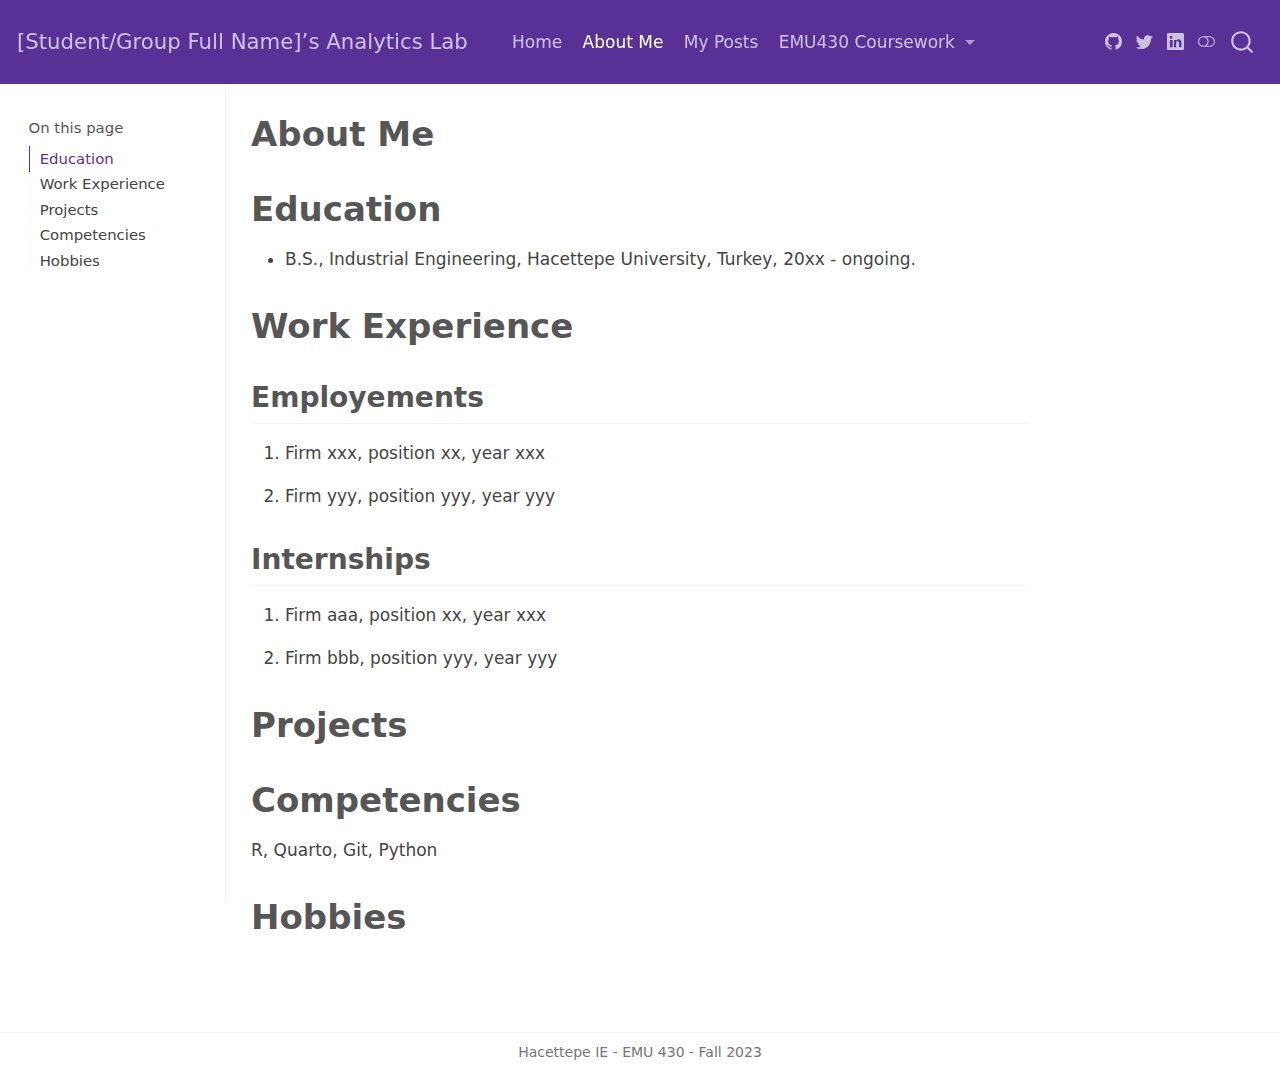
==== docs/about.html @ 071ff5b5 "Initial commit" ====
<!DOCTYPE html>
<html xmlns="http://www.w3.org/1999/xhtml" lang="en" xml:lang="en"><head>

<meta charset="utf-8">
<meta name="generator" content="quarto-1.3.450">

<meta name="viewport" content="width=device-width, initial-scale=1.0, user-scalable=yes">


<title>[Student/Group Full Name]’s Analytics Lab - About Me</title>
<style>
code{white-space: pre-wrap;}
span.smallcaps{font-variant: small-caps;}
div.columns{display: flex; gap: min(4vw, 1.5em);}
div.column{flex: auto; overflow-x: auto;}
div.hanging-indent{margin-left: 1.5em; text-indent: -1.5em;}
ul.task-list{list-style: none;}
ul.task-list li input[type="checkbox"] {
  width: 0.8em;
  margin: 0 0.8em 0.2em -1em; /* quarto-specific, see https://github.com/quarto-dev/quarto-cli/issues/4556 */ 
  vertical-align: middle;
}
</style>


<script src="site_libs/quarto-nav/quarto-nav.js"></script>
<script src="site_libs/quarto-nav/headroom.min.js"></script>
<script src="site_libs/clipboard/clipboard.min.js"></script>
<script src="site_libs/quarto-search/autocomplete.umd.js"></script>
<script src="site_libs/quarto-search/fuse.min.js"></script>
<script src="site_libs/quarto-search/quarto-search.js"></script>
<meta name="quarto:offset" content="./">
<script src="site_libs/quarto-html/quarto.js"></script>
<script src="site_libs/quarto-html/popper.min.js"></script>
<script src="site_libs/quarto-html/tippy.umd.min.js"></script>
<script src="site_libs/quarto-html/anchor.min.js"></script>
<link href="site_libs/quarto-html/tippy.css" rel="stylesheet">
<link href="site_libs/quarto-html/quarto-syntax-highlighting.css" rel="stylesheet" class="quarto-color-scheme" id="quarto-text-highlighting-styles">
<link href="site_libs/quarto-html/quarto-syntax-highlighting-dark.css" rel="prefetch" class="quarto-color-scheme quarto-color-alternate" id="quarto-text-highlighting-styles">
<script src="site_libs/bootstrap/bootstrap.min.js"></script>
<link href="site_libs/bootstrap/bootstrap-icons.css" rel="stylesheet">
<link href="site_libs/bootstrap/bootstrap.min.css" rel="stylesheet" class="quarto-color-scheme" id="quarto-bootstrap" data-mode="light">
<link href="site_libs/bootstrap/bootstrap-dark.min.css" rel="prefetch" class="quarto-color-scheme quarto-color-alternate" id="quarto-bootstrap" data-mode="dark">
<script id="quarto-search-options" type="application/json">{
  "location": "navbar",
  "copy-button": false,
  "collapse-after": 3,
  "panel-placement": "end",
  "type": "overlay",
  "limit": 20,
  "language": {
    "search-no-results-text": "No results",
    "search-matching-documents-text": "matching documents",
    "search-copy-link-title": "Copy link to search",
    "search-hide-matches-text": "Hide additional matches",
    "search-more-match-text": "more match in this document",
    "search-more-matches-text": "more matches in this document",
    "search-clear-button-title": "Clear",
    "search-detached-cancel-button-title": "Cancel",
    "search-submit-button-title": "Submit",
    "search-label": "Search"
  }
}</script>


<link rel="stylesheet" href="styles.css">
</head>

<body class="docked nav-fixed">

<div id="quarto-search-results"></div>
  <header id="quarto-header" class="headroom fixed-top">
    <nav class="navbar navbar-expand-lg navbar-dark ">
      <div class="navbar-container container-fluid">
      <div class="navbar-brand-container">
    <a class="navbar-brand" href="./index.html">
    <span class="navbar-title">[Student/Group Full Name]’s Analytics Lab</span>
    </a>
  </div>
            <div id="quarto-search" class="" title="Search"></div>
          <button class="navbar-toggler" type="button" data-bs-toggle="collapse" data-bs-target="#navbarCollapse" aria-controls="navbarCollapse" aria-expanded="false" aria-label="Toggle navigation" onclick="if (window.quartoToggleHeadroom) { window.quartoToggleHeadroom(); }">
  <span class="navbar-toggler-icon"></span>
</button>
          <div class="collapse navbar-collapse" id="navbarCollapse">
            <ul class="navbar-nav navbar-nav-scroll me-auto">
  <li class="nav-item">
    <a class="nav-link" href="./index.html" rel="" target="">
 <span class="menu-text">Home</span></a>
  </li>  
  <li class="nav-item">
    <a class="nav-link active" href="./about.html" rel="" target="" aria-current="page">
 <span class="menu-text">About Me</span></a>
  </li>  
  <li class="nav-item">
    <a class="nav-link" href="./posts.html" rel="" target="">
 <span class="menu-text">My Posts</span></a>
  </li>  
  <li class="nav-item dropdown ">
    <a class="nav-link dropdown-toggle" href="#" id="nav-menu-emu430-coursework" role="button" data-bs-toggle="dropdown" aria-expanded="false" rel="" target="">
 <span class="menu-text">EMU430 Coursework</span>
    </a>
    <ul class="dropdown-menu" aria-labelledby="nav-menu-emu430-coursework">    
        <li>
    <a class="dropdown-item" href="./assignments.html" rel="" target="">
 <span class="dropdown-text">Assignments</span></a>
  </li>  
        <li>
    <a class="dropdown-item" href="./project.html" rel="" target="">
 <span class="dropdown-text">Project</span></a>
  </li>  
    </ul>
  </li>
</ul>
            <div class="quarto-navbar-tools ms-auto tools-wide">
    <a href="https://twitter.com" rel="" title="" class="quarto-navigation-tool px-1" aria-label=""><i class="bi bi-github"></i></a>
    <a href="https://twitter.com" rel="" title="" class="quarto-navigation-tool px-1" aria-label=""><i class="bi bi-twitter"></i></a>
    <a href="https://linkedin.com" rel="" title="" class="quarto-navigation-tool px-1" aria-label=""><i class="bi bi-linkedin"></i></a>
  <a href="" class="quarto-color-scheme-toggle quarto-navigation-tool  px-1" onclick="window.quartoToggleColorScheme(); return false;" title="Toggle dark mode"><i class="bi"></i></a>
</div>
          </div> <!-- /navcollapse -->
      </div> <!-- /container-fluid -->
    </nav>
</header>
<!-- content -->
<div id="quarto-content" class="quarto-container page-columns page-rows-contents page-layout-article page-navbar">
<!-- sidebar -->
  <nav id="quarto-sidebar" class="sidebar collapse collapse-horizontal sidebar-navigation docked overflow-auto">
    <nav id="TOC" role="doc-toc" class="toc-active">
    <h2 id="toc-title">On this page</h2>
   
  <ul>
  <li><a href="#education" id="toc-education" class="nav-link active" data-scroll-target="#education">Education</a></li>
  <li><a href="#work-experience" id="toc-work-experience" class="nav-link" data-scroll-target="#work-experience">Work Experience</a>
  <ul class="collapse">
  <li><a href="#employements" id="toc-employements" class="nav-link" data-scroll-target="#employements">Employements</a></li>
  <li><a href="#internships" id="toc-internships" class="nav-link" data-scroll-target="#internships">Internships</a></li>
  </ul></li>
  <li><a href="#projects" id="toc-projects" class="nav-link" data-scroll-target="#projects">Projects</a></li>
  <li><a href="#competencies" id="toc-competencies" class="nav-link" data-scroll-target="#competencies">Competencies</a></li>
  <li><a href="#hobbies" id="toc-hobbies" class="nav-link" data-scroll-target="#hobbies">Hobbies</a></li>
  </ul>
</nav>
</nav>
<div id="quarto-sidebar-glass" data-bs-toggle="collapse" data-bs-target="#quarto-sidebar,#quarto-sidebar-glass"></div>
<!-- margin-sidebar -->
    <div id="quarto-margin-sidebar" class="sidebar margin-sidebar">
    </div>
<!-- main -->
<main class="content" id="quarto-document-content">

<header id="title-block-header" class="quarto-title-block default">
<div class="quarto-title">
<h1 class="title">About Me</h1>
</div>



<div class="quarto-title-meta">

    
  
    
  </div>
  

</header>

<section id="education" class="level1">
<h1>Education</h1>
<ul>
<li>B.S., Industrial Engineering, Hacettepe University, Turkey, 20xx - ongoing.</li>
</ul>
</section>
<section id="work-experience" class="level1">
<h1>Work Experience</h1>
<section id="employements" class="level2">
<h2 class="anchored" data-anchor-id="employements">Employements</h2>
<ol type="1">
<li><p>Firm xxx, position xx, year xxx</p></li>
<li><p>Firm yyy, position yyy, year yyy</p></li>
</ol>
</section>
<section id="internships" class="level2">
<h2 class="anchored" data-anchor-id="internships">Internships</h2>
<ol type="1">
<li><p>Firm aaa, position xx, year xxx</p></li>
<li><p>Firm bbb, position yyy, year yyy</p></li>
</ol>
</section>
</section>
<section id="projects" class="level1">
<h1>Projects</h1>
</section>
<section id="competencies" class="level1">
<h1>Competencies</h1>
<p>R, Quarto, Git, Python</p>
</section>
<section id="hobbies" class="level1">
<h1>Hobbies</h1>


</section>

<a onclick="window.scrollTo(0, 0); return false;" role="button" id="quarto-back-to-top"><i class="bi bi-arrow-up"></i> Back to top</a></main> <!-- /main -->
<script id="quarto-html-after-body" type="application/javascript">
window.document.addEventListener("DOMContentLoaded", function (event) {
  const toggleBodyColorMode = (bsSheetEl) => {
    const mode = bsSheetEl.getAttribute("data-mode");
    const bodyEl = window.document.querySelector("body");
    if (mode === "dark") {
      bodyEl.classList.add("quarto-dark");
      bodyEl.classList.remove("quarto-light");
    } else {
      bodyEl.classList.add("quarto-light");
      bodyEl.classList.remove("quarto-dark");
    }
  }
  const toggleBodyColorPrimary = () => {
    const bsSheetEl = window.document.querySelector("link#quarto-bootstrap");
    if (bsSheetEl) {
      toggleBodyColorMode(bsSheetEl);
    }
  }
  toggleBodyColorPrimary();  
  const disableStylesheet = (stylesheets) => {
    for (let i=0; i < stylesheets.length; i++) {
      const stylesheet = stylesheets[i];
      stylesheet.rel = 'prefetch';
    }
  }
  const enableStylesheet = (stylesheets) => {
    for (let i=0; i < stylesheets.length; i++) {
      const stylesheet = stylesheets[i];
      stylesheet.rel = 'stylesheet';
    }
  }
  const manageTransitions = (selector, allowTransitions) => {
    const els = window.document.querySelectorAll(selector);
    for (let i=0; i < els.length; i++) {
      const el = els[i];
      if (allowTransitions) {
        el.classList.remove('notransition');
      } else {
        el.classList.add('notransition');
      }
    }
  }
  const toggleColorMode = (alternate) => {
    // Switch the stylesheets
    const alternateStylesheets = window.document.querySelectorAll('link.quarto-color-scheme.quarto-color-alternate');
    manageTransitions('#quarto-margin-sidebar .nav-link', false);
    if (alternate) {
      enableStylesheet(alternateStylesheets);
      for (const sheetNode of alternateStylesheets) {
        if (sheetNode.id === "quarto-bootstrap") {
          toggleBodyColorMode(sheetNode);
        }
      }
    } else {
      disableStylesheet(alternateStylesheets);
      toggleBodyColorPrimary();
    }
    manageTransitions('#quarto-margin-sidebar .nav-link', true);
    // Switch the toggles
    const toggles = window.document.querySelectorAll('.quarto-color-scheme-toggle');
    for (let i=0; i < toggles.length; i++) {
      const toggle = toggles[i];
      if (toggle) {
        if (alternate) {
          toggle.classList.add("alternate");     
        } else {
          toggle.classList.remove("alternate");
        }
      }
    }
    // Hack to workaround the fact that safari doesn't
    // properly recolor the scrollbar when toggling (#1455)
    if (navigator.userAgent.indexOf('Safari') > 0 && navigator.userAgent.indexOf('Chrome') == -1) {
      manageTransitions("body", false);
      window.scrollTo(0, 1);
      setTimeout(() => {
        window.scrollTo(0, 0);
        manageTransitions("body", true);
      }, 40);  
    }
  }
  const isFileUrl = () => { 
    return window.location.protocol === 'file:';
  }
  const hasAlternateSentinel = () => {  
    let styleSentinel = getColorSchemeSentinel();
    if (styleSentinel !== null) {
      return styleSentinel === "alternate";
    } else {
      return false;
    }
  }
  const setStyleSentinel = (alternate) => {
    const value = alternate ? "alternate" : "default";
    if (!isFileUrl()) {
      window.localStorage.setItem("quarto-color-scheme", value);
    } else {
      localAlternateSentinel = value;
    }
  }
  const getColorSchemeSentinel = () => {
    if (!isFileUrl()) {
      const storageValue = window.localStorage.getItem("quarto-color-scheme");
      return storageValue != null ? storageValue : localAlternateSentinel;
    } else {
      return localAlternateSentinel;
    }
  }
  let localAlternateSentinel = 'default';
  // Dark / light mode switch
  window.quartoToggleColorScheme = () => {
    // Read the current dark / light value 
    let toAlternate = !hasAlternateSentinel();
    toggleColorMode(toAlternate);
    setStyleSentinel(toAlternate);
  };
  // Ensure there is a toggle, if there isn't float one in the top right
  if (window.document.querySelector('.quarto-color-scheme-toggle') === null) {
    const a = window.document.createElement('a');
    a.classList.add('top-right');
    a.classList.add('quarto-color-scheme-toggle');
    a.href = "";
    a.onclick = function() { try { window.quartoToggleColorScheme(); } catch {} return false; };
    const i = window.document.createElement("i");
    i.classList.add('bi');
    a.appendChild(i);
    window.document.body.appendChild(a);
  }
  // Switch to dark mode if need be
  if (hasAlternateSentinel()) {
    toggleColorMode(true);
  } else {
    toggleColorMode(false);
  }
  const icon = "";
  const anchorJS = new window.AnchorJS();
  anchorJS.options = {
    placement: 'right',
    icon: icon
  };
  anchorJS.add('.anchored');
  const isCodeAnnotation = (el) => {
    for (const clz of el.classList) {
      if (clz.startsWith('code-annotation-')) {                     
        return true;
      }
    }
    return false;
  }
  const clipboard = new window.ClipboardJS('.code-copy-button', {
    text: function(trigger) {
      const codeEl = trigger.previousElementSibling.cloneNode(true);
      for (const childEl of codeEl.children) {
        if (isCodeAnnotation(childEl)) {
          childEl.remove();
        }
      }
      return codeEl.innerText;
    }
  });
  clipboard.on('success', function(e) {
    // button target
    const button = e.trigger;
    // don't keep focus
    button.blur();
    // flash "checked"
    button.classList.add('code-copy-button-checked');
    var currentTitle = button.getAttribute("title");
    button.setAttribute("title", "Copied!");
    let tooltip;
    if (window.bootstrap) {
      button.setAttribute("data-bs-toggle", "tooltip");
      button.setAttribute("data-bs-placement", "left");
      button.setAttribute("data-bs-title", "Copied!");
      tooltip = new bootstrap.Tooltip(button, 
        { trigger: "manual", 
          customClass: "code-copy-button-tooltip",
          offset: [0, -8]});
      tooltip.show();    
    }
    setTimeout(function() {
      if (tooltip) {
        tooltip.hide();
        button.removeAttribute("data-bs-title");
        button.removeAttribute("data-bs-toggle");
        button.removeAttribute("data-bs-placement");
      }
      button.setAttribute("title", currentTitle);
      button.classList.remove('code-copy-button-checked');
    }, 1000);
    // clear code selection
    e.clearSelection();
  });
  function tippyHover(el, contentFn) {
    const config = {
      allowHTML: true,
      content: contentFn,
      maxWidth: 500,
      delay: 100,
      arrow: false,
      appendTo: function(el) {
          return el.parentElement;
      },
      interactive: true,
      interactiveBorder: 10,
      theme: 'quarto',
      placement: 'bottom-start'
    };
    window.tippy(el, config); 
  }
  const noterefs = window.document.querySelectorAll('a[role="doc-noteref"]');
  for (var i=0; i<noterefs.length; i++) {
    const ref = noterefs[i];
    tippyHover(ref, function() {
      // use id or data attribute instead here
      let href = ref.getAttribute('data-footnote-href') || ref.getAttribute('href');
      try { href = new URL(href).hash; } catch {}
      const id = href.replace(/^#\/?/, "");
      const note = window.document.getElementById(id);
      return note.innerHTML;
    });
  }
      let selectedAnnoteEl;
      const selectorForAnnotation = ( cell, annotation) => {
        let cellAttr = 'data-code-cell="' + cell + '"';
        let lineAttr = 'data-code-annotation="' +  annotation + '"';
        const selector = 'span[' + cellAttr + '][' + lineAttr + ']';
        return selector;
      }
      const selectCodeLines = (annoteEl) => {
        const doc = window.document;
        const targetCell = annoteEl.getAttribute("data-target-cell");
        const targetAnnotation = annoteEl.getAttribute("data-target-annotation");
        const annoteSpan = window.document.querySelector(selectorForAnnotation(targetCell, targetAnnotation));
        const lines = annoteSpan.getAttribute("data-code-lines").split(",");
        const lineIds = lines.map((line) => {
          return targetCell + "-" + line;
        })
        let top = null;
        let height = null;
        let parent = null;
        if (lineIds.length > 0) {
            //compute the position of the single el (top and bottom and make a div)
            const el = window.document.getElementById(lineIds[0]);
            top = el.offsetTop;
            height = el.offsetHeight;
            parent = el.parentElement.parentElement;
          if (lineIds.length > 1) {
            const lastEl = window.document.getElementById(lineIds[lineIds.length - 1]);
            const bottom = lastEl.offsetTop + lastEl.offsetHeight;
            height = bottom - top;
          }
          if (top !== null && height !== null && parent !== null) {
            // cook up a div (if necessary) and position it 
            let div = window.document.getElementById("code-annotation-line-highlight");
            if (div === null) {
              div = window.document.createElement("div");
              div.setAttribute("id", "code-annotation-line-highlight");
              div.style.position = 'absolute';
              parent.appendChild(div);
            }
            div.style.top = top - 2 + "px";
            div.style.height = height + 4 + "px";
            let gutterDiv = window.document.getElementById("code-annotation-line-highlight-gutter");
            if (gutterDiv === null) {
              gutterDiv = window.document.createElement("div");
              gutterDiv.setAttribute("id", "code-annotation-line-highlight-gutter");
              gutterDiv.style.position = 'absolute';
              const codeCell = window.document.getElementById(targetCell);
              const gutter = codeCell.querySelector('.code-annotation-gutter');
              gutter.appendChild(gutterDiv);
            }
            gutterDiv.style.top = top - 2 + "px";
            gutterDiv.style.height = height + 4 + "px";
          }
          selectedAnnoteEl = annoteEl;
        }
      };
      const unselectCodeLines = () => {
        const elementsIds = ["code-annotation-line-highlight", "code-annotation-line-highlight-gutter"];
        elementsIds.forEach((elId) => {
          const div = window.document.getElementById(elId);
          if (div) {
            div.remove();
          }
        });
        selectedAnnoteEl = undefined;
      };
      // Attach click handler to the DT
      const annoteDls = window.document.querySelectorAll('dt[data-target-cell]');
      for (const annoteDlNode of annoteDls) {
        annoteDlNode.addEventListener('click', (event) => {
          const clickedEl = event.target;
          if (clickedEl !== selectedAnnoteEl) {
            unselectCodeLines();
            const activeEl = window.document.querySelector('dt[data-target-cell].code-annotation-active');
            if (activeEl) {
              activeEl.classList.remove('code-annotation-active');
            }
            selectCodeLines(clickedEl);
            clickedEl.classList.add('code-annotation-active');
          } else {
            // Unselect the line
            unselectCodeLines();
            clickedEl.classList.remove('code-annotation-active');
          }
        });
      }
  const findCites = (el) => {
    const parentEl = el.parentElement;
    if (parentEl) {
      const cites = parentEl.dataset.cites;
      if (cites) {
        return {
          el,
          cites: cites.split(' ')
        };
      } else {
        return findCites(el.parentElement)
      }
    } else {
      return undefined;
    }
  };
  var bibliorefs = window.document.querySelectorAll('a[role="doc-biblioref"]');
  for (var i=0; i<bibliorefs.length; i++) {
    const ref = bibliorefs[i];
    const citeInfo = findCites(ref);
    if (citeInfo) {
      tippyHover(citeInfo.el, function() {
        var popup = window.document.createElement('div');
        citeInfo.cites.forEach(function(cite) {
          var citeDiv = window.document.createElement('div');
          citeDiv.classList.add('hanging-indent');
          citeDiv.classList.add('csl-entry');
          var biblioDiv = window.document.getElementById('ref-' + cite);
          if (biblioDiv) {
            citeDiv.innerHTML = biblioDiv.innerHTML;
          }
          popup.appendChild(citeDiv);
        });
        return popup.innerHTML;
      });
    }
  }
});
</script>
</div> <!-- /content -->
<footer class="footer">
  <div class="nav-footer">
    <div class="nav-footer-left">
      &nbsp;
    </div>   
    <div class="nav-footer-center">Hacettepe IE - EMU 430 - Fall 2023</div>
    <div class="nav-footer-right">
      &nbsp;
    </div>
  </div>
</footer>



</body></html>
---- docs/site_libs/quarto-html/tippy.css ----
.tippy-box[data-animation=fade][data-state=hidden]{opacity:0}[data-tippy-root]{max-width:calc(100vw - 10px)}.tippy-box{position:relative;background-color:#333;color:#fff;border-radius:4px;font-size:14px;line-height:1.4;white-space:normal;outline:0;transition-property:transform,visibility,opacity}.tippy-box[data-placement^=top]>.tippy-arrow{bottom:0}.tippy-box[data-placement^=top]>.tippy-arrow:before{bottom:-7px;left:0;border-width:8px 8px 0;border-top-color:initial;transform-origin:center top}.tippy-box[data-placement^=bottom]>.tippy-arrow{top:0}.tippy-box[data-placement^=bottom]>.tippy-arrow:before{top:-7px;left:0;border-width:0 8px 8px;border-bottom-color:initial;transform-origin:center bottom}.tippy-box[data-placement^=left]>.tippy-arrow{right:0}.tippy-box[data-placement^=left]>.tippy-arrow:before{border-width:8px 0 8px 8px;border-left-color:initial;right:-7px;transform-origin:center left}.tippy-box[data-placement^=right]>.tippy-arrow{left:0}.tippy-box[data-placement^=right]>.tippy-arrow:before{left:-7px;border-width:8px 8px 8px 0;border-right-color:initial;transform-origin:center right}.tippy-box[data-inertia][data-state=visible]{transition-timing-function:cubic-bezier(.54,1.5,.38,1.11)}.tippy-arrow{width:16px;height:16px;color:#333}.tippy-arrow:before{content:"";position:absolute;border-color:transparent;border-style:solid}.tippy-content{position:relative;padding:5px 9px;z-index:1}
---- docs/site_libs/quarto-html/quarto-syntax-highlighting.css ----
/* quarto syntax highlight colors */
:root {
  --quarto-hl-ot-color: #003B4F;
  --quarto-hl-at-color: #657422;
  --quarto-hl-ss-color: #20794D;
  --quarto-hl-an-color: #5E5E5E;
  --quarto-hl-fu-color: #4758AB;
  --quarto-hl-st-color: #20794D;
  --quarto-hl-cf-color: #003B4F;
  --quarto-hl-op-color: #5E5E5E;
  --quarto-hl-er-color: #AD0000;
  --quarto-hl-bn-color: #AD0000;
  --quarto-hl-al-color: #AD0000;
  --quarto-hl-va-color: #111111;
  --quarto-hl-bu-color: inherit;
  --quarto-hl-ex-color: inherit;
  --quarto-hl-pp-color: #AD0000;
  --quarto-hl-in-color: #5E5E5E;
  --quarto-hl-vs-color: #20794D;
  --quarto-hl-wa-color: #5E5E5E;
  --quarto-hl-do-color: #5E5E5E;
  --quarto-hl-im-color: #00769E;
  --quarto-hl-ch-color: #20794D;
  --quarto-hl-dt-color: #AD0000;
  --quarto-hl-fl-color: #AD0000;
  --quarto-hl-co-color: #5E5E5E;
  --quarto-hl-cv-color: #5E5E5E;
  --quarto-hl-cn-color: #8f5902;
  --quarto-hl-sc-color: #5E5E5E;
  --quarto-hl-dv-color: #AD0000;
  --quarto-hl-kw-color: #003B4F;
}

/* other quarto variables */
:root {
  --quarto-font-monospace: SFMono-Regular, Menlo, Monaco, Consolas, "Liberation Mono", "Courier New", monospace;
}

pre > code.sourceCode > span {
  color: #003B4F;
}

code span {
  color: #003B4F;
}

code.sourceCode > span {
  color: #003B4F;
}

div.sourceCode,
div.sourceCode pre.sourceCode {
  color: #003B4F;
}

code span.ot {
  color: #003B4F;
  font-style: inherit;
}

code span.at {
  color: #657422;
  font-style: inherit;
}

code span.ss {
  color: #20794D;
  font-style: inherit;
}

code span.an {
  color: #5E5E5E;
  font-style: inherit;
}

code span.fu {
  color: #4758AB;
  font-style: inherit;
}

code span.st {
  color: #20794D;
  font-style: inherit;
}

code span.cf {
  color: #003B4F;
  font-style: inherit;
}

code span.op {
  color: #5E5E5E;
  font-style: inherit;
}

code span.er {
  color: #AD0000;
  font-style: inherit;
}

code span.bn {
  color: #AD0000;
  font-style: inherit;
}

code span.al {
  color: #AD0000;
  font-style: inherit;
}

code span.va {
  color: #111111;
  font-style: inherit;
}

code span.bu {
  font-style: inherit;
}

code span.ex {
  font-style: inherit;
}

code span.pp {
  color: #AD0000;
  font-style: inherit;
}

code span.in {
  color: #5E5E5E;
  font-style: inherit;
}

code span.vs {
  color: #20794D;
  font-style: inherit;
}

code span.wa {
  color: #5E5E5E;
  font-style: italic;
}

code span.do {
  color: #5E5E5E;
  font-style: italic;
}

code span.im {
  color: #00769E;
  font-style: inherit;
}

code span.ch {
  color: #20794D;
  font-style: inherit;
}

code span.dt {
  color: #AD0000;
  font-style: inherit;
}

code span.fl {
  color: #AD0000;
  font-style: inherit;
}

code span.co {
  color: #5E5E5E;
  font-style: inherit;
}

code span.cv {
  color: #5E5E5E;
  font-style: italic;
}

code span.cn {
  color: #8f5902;
  font-style: inherit;
}

code span.sc {
  color: #5E5E5E;
  font-style: inherit;
}

code span.dv {
  color: #AD0000;
  font-style: inherit;
}

code span.kw {
  color: #003B4F;
  font-style: inherit;
}

.prevent-inlining {
  content: "</";
}

/*# sourceMappingURL=debc5d5d77c3f9108843748ff7464032.css.map */
---- docs/site_libs/quarto-html/quarto-syntax-highlighting-dark.css ----
/* quarto syntax highlight colors */
:root {
  --quarto-hl-al-color: #f07178;
  --quarto-hl-an-color: #d4d0ab;
  --quarto-hl-at-color: #00e0e0;
  --quarto-hl-bn-color: #d4d0ab;
  --quarto-hl-bu-color: #abe338;
  --quarto-hl-ch-color: #abe338;
  --quarto-hl-co-color: #f8f8f2;
  --quarto-hl-cv-color: #ffd700;
  --quarto-hl-cn-color: #ffd700;
  --quarto-hl-cf-color: #ffa07a;
  --quarto-hl-dt-color: #ffa07a;
  --quarto-hl-dv-color: #d4d0ab;
  --quarto-hl-do-color: #f8f8f2;
  --quarto-hl-er-color: #f07178;
  --quarto-hl-ex-color: #00e0e0;
  --quarto-hl-fl-color: #d4d0ab;
  --quarto-hl-fu-color: #ffa07a;
  --quarto-hl-im-color: #abe338;
  --quarto-hl-in-color: #d4d0ab;
  --quarto-hl-kw-color: #ffa07a;
  --quarto-hl-op-color: #ffa07a;
  --quarto-hl-ot-color: #00e0e0;
  --quarto-hl-pp-color: #dcc6e0;
  --quarto-hl-re-color: #00e0e0;
  --quarto-hl-sc-color: #abe338;
  --quarto-hl-ss-color: #abe338;
  --quarto-hl-st-color: #abe338;
  --quarto-hl-va-color: #00e0e0;
  --quarto-hl-vs-color: #abe338;
  --quarto-hl-wa-color: #dcc6e0;
}

/* other quarto variables */
:root {
  --quarto-font-monospace: SFMono-Regular, Menlo, Monaco, Consolas, "Liberation Mono", "Courier New", monospace;
}

code span.al {
  background-color: #2a0f15;
  font-weight: bold;
  color: #f07178;
}

code span.an {
  color: #d4d0ab;
}

code span.at {
  color: #00e0e0;
}

code span.bn {
  color: #d4d0ab;
}

code span.bu {
  color: #abe338;
}

code span.ch {
  color: #abe338;
}

code span.co {
  font-style: italic;
  color: #f8f8f2;
}

code span.cv {
  color: #ffd700;
}

code span.cn {
  color: #ffd700;
}

code span.cf {
  font-weight: bold;
  color: #ffa07a;
}

code span.dt {
  color: #ffa07a;
}

code span.dv {
  color: #d4d0ab;
}

code span.do {
  color: #f8f8f2;
}

code span.er {
  color: #f07178;
  text-decoration: underline;
}

code span.ex {
  font-weight: bold;
  color: #00e0e0;
}

code span.fl {
  color: #d4d0ab;
}

code span.fu {
  color: #ffa07a;
}

code span.im {
  color: #abe338;
}

code span.in {
  color: #d4d0ab;
}

code span.kw {
  font-weight: bold;
  color: #ffa07a;
}

pre > code.sourceCode > span {
  color: #f8f8f2;
}

code span {
  color: #f8f8f2;
}

code.sourceCode > span {
  color: #f8f8f2;
}

div.sourceCode,
div.sourceCode pre.sourceCode {
  color: #f8f8f2;
}

code span.op {
  color: #ffa07a;
}

code span.ot {
  color: #00e0e0;
}

code span.pp {
  color: #dcc6e0;
}

code span.re {
  background-color: #f8f8f2;
  color: #00e0e0;
}

code span.sc {
  color: #abe338;
}

code span.ss {
  color: #abe338;
}

code span.st {
  color: #abe338;
}

code span.va {
  color: #00e0e0;
}

code span.vs {
  color: #abe338;
}

code span.wa {
  color: #dcc6e0;
}

.prevent-inlining {
  content: "</";
}

/*# sourceMappingURL=935a306eefa94366c21e1a970dddb765.css.map */
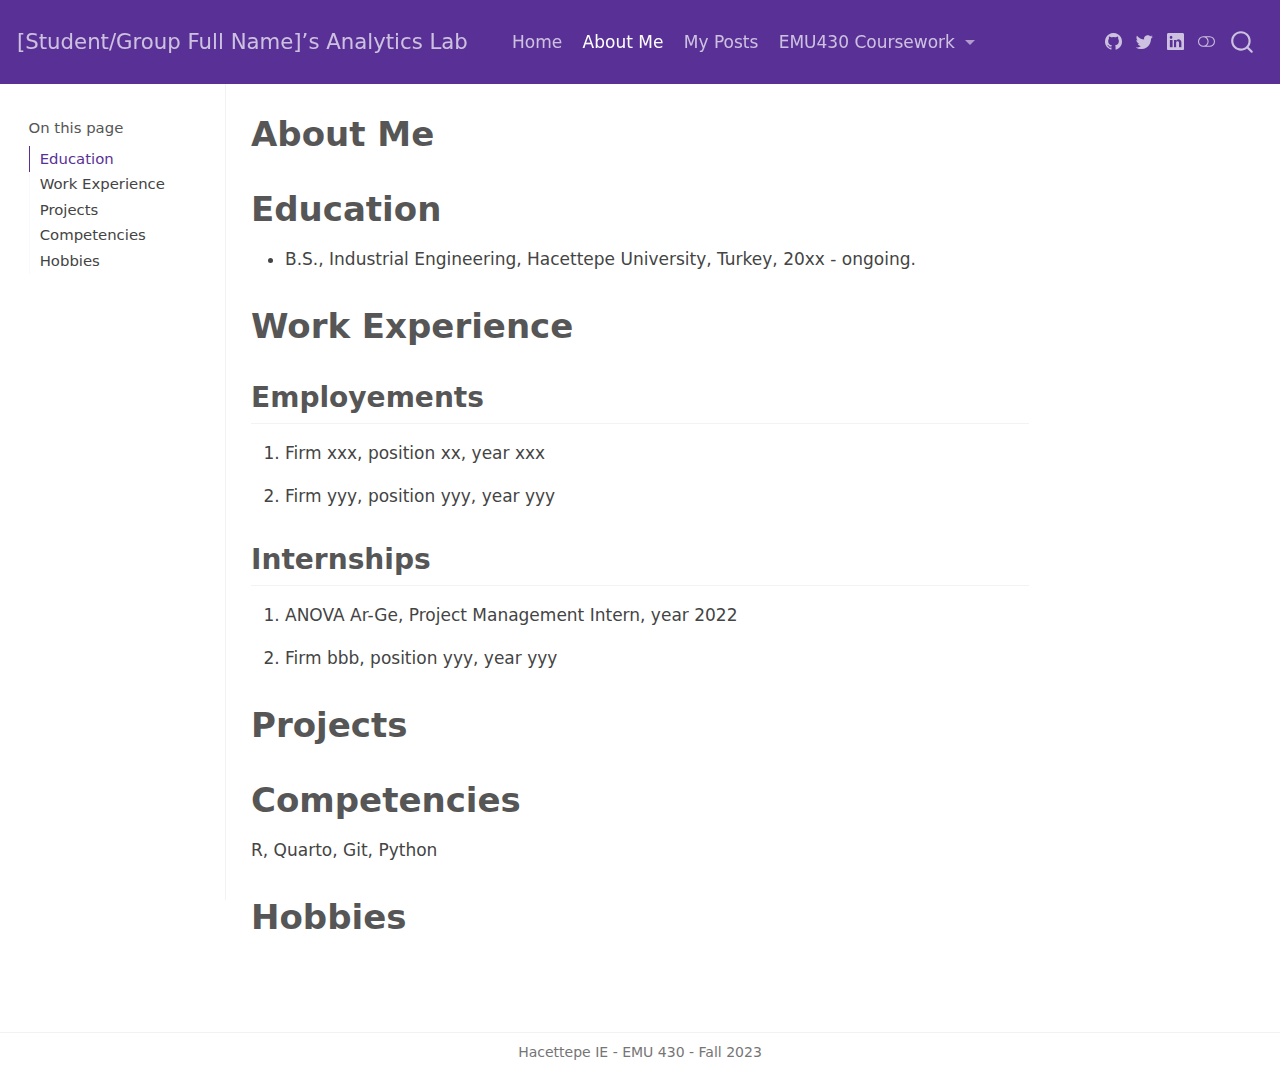
==== commit 6485c62a: "sa" ====
--- a/docs/about.html
+++ b/docs/about.html
@@ -183,7 +183,7 @@
 <section id="internships" class="level2">
 <h2 class="anchored" data-anchor-id="internships">Internships</h2>
 <ol type="1">
-<li><p>Firm aaa, position xx, year xxx</p></li>
+<li><p>ANOVA Ar-Ge, Project Management Intern, year 2022</p></li>
 <li><p>Firm bbb, position yyy, year yyy</p></li>
 </ol>
 </section>
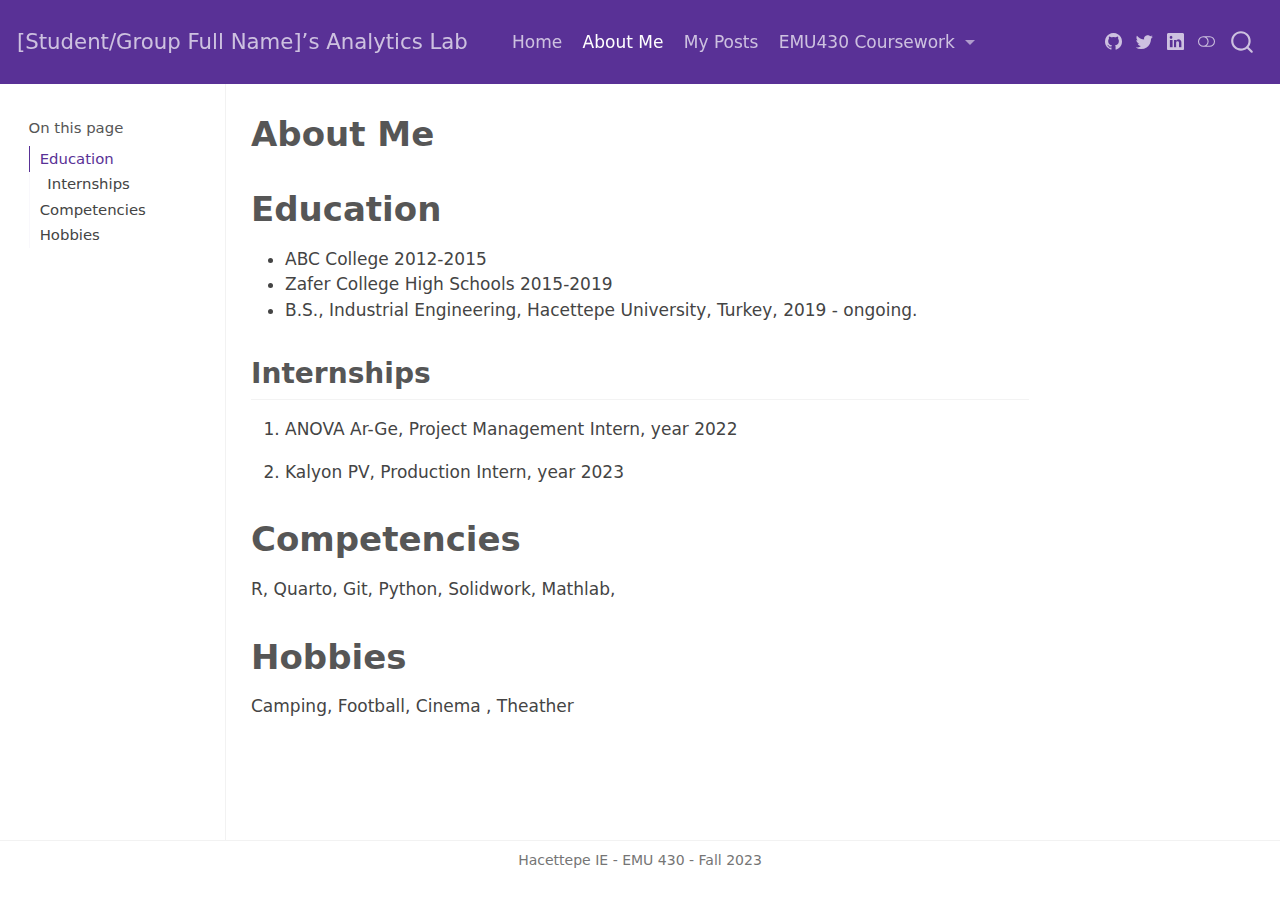
==== commit c8e7a021: "s" ====
--- a/docs/about.html
+++ b/docs/about.html
@@ -129,13 +129,10 @@
     <h2 id="toc-title">On this page</h2>
    
   <ul>
-  <li><a href="#education" id="toc-education" class="nav-link active" data-scroll-target="#education">Education</a></li>
-  <li><a href="#work-experience" id="toc-work-experience" class="nav-link" data-scroll-target="#work-experience">Work Experience</a>
+  <li><a href="#education" id="toc-education" class="nav-link active" data-scroll-target="#education">Education</a>
   <ul class="collapse">
-  <li><a href="#employements" id="toc-employements" class="nav-link" data-scroll-target="#employements">Employements</a></li>
   <li><a href="#internships" id="toc-internships" class="nav-link" data-scroll-target="#internships">Internships</a></li>
   </ul></li>
-  <li><a href="#projects" id="toc-projects" class="nav-link" data-scroll-target="#projects">Projects</a></li>
   <li><a href="#competencies" id="toc-competencies" class="nav-link" data-scroll-target="#competencies">Competencies</a></li>
   <li><a href="#hobbies" id="toc-hobbies" class="nav-link" data-scroll-target="#hobbies">Hobbies</a></li>
   </ul>
@@ -168,35 +165,25 @@
 <section id="education" class="level1">
 <h1>Education</h1>
 <ul>
-<li>B.S., Industrial Engineering, Hacettepe University, Turkey, 20xx - ongoing.</li>
+<li>ABC College 2012-2015</li>
+<li>Zafer College High Schools 2015-2019</li>
+<li>B.S., Industrial Engineering, Hacettepe University, Turkey, 2019 - ongoing.</li>
 </ul>
-</section>
-<section id="work-experience" class="level1">
-<h1>Work Experience</h1>
-<section id="employements" class="level2">
-<h2 class="anchored" data-anchor-id="employements">Employements</h2>
-<ol type="1">
-<li><p>Firm xxx, position xx, year xxx</p></li>
-<li><p>Firm yyy, position yyy, year yyy</p></li>
-</ol>
-</section>
 <section id="internships" class="level2">
 <h2 class="anchored" data-anchor-id="internships">Internships</h2>
 <ol type="1">
 <li><p>ANOVA Ar-Ge, Project Management Intern, year 2022</p></li>
-<li><p>Firm bbb, position yyy, year yyy</p></li>
+<li><p>Kalyon PV, Production Intern, year 2023</p></li>
 </ol>
 </section>
 </section>
-<section id="projects" class="level1">
-<h1>Projects</h1>
-</section>
 <section id="competencies" class="level1">
 <h1>Competencies</h1>
-<p>R, Quarto, Git, Python</p>
+<p>R, Quarto, Git, Python, Solidwork, Mathlab,</p>
 </section>
 <section id="hobbies" class="level1">
 <h1>Hobbies</h1>
+<p>Camping, Football, Cinema , Theather</p>
 
 
 </section>
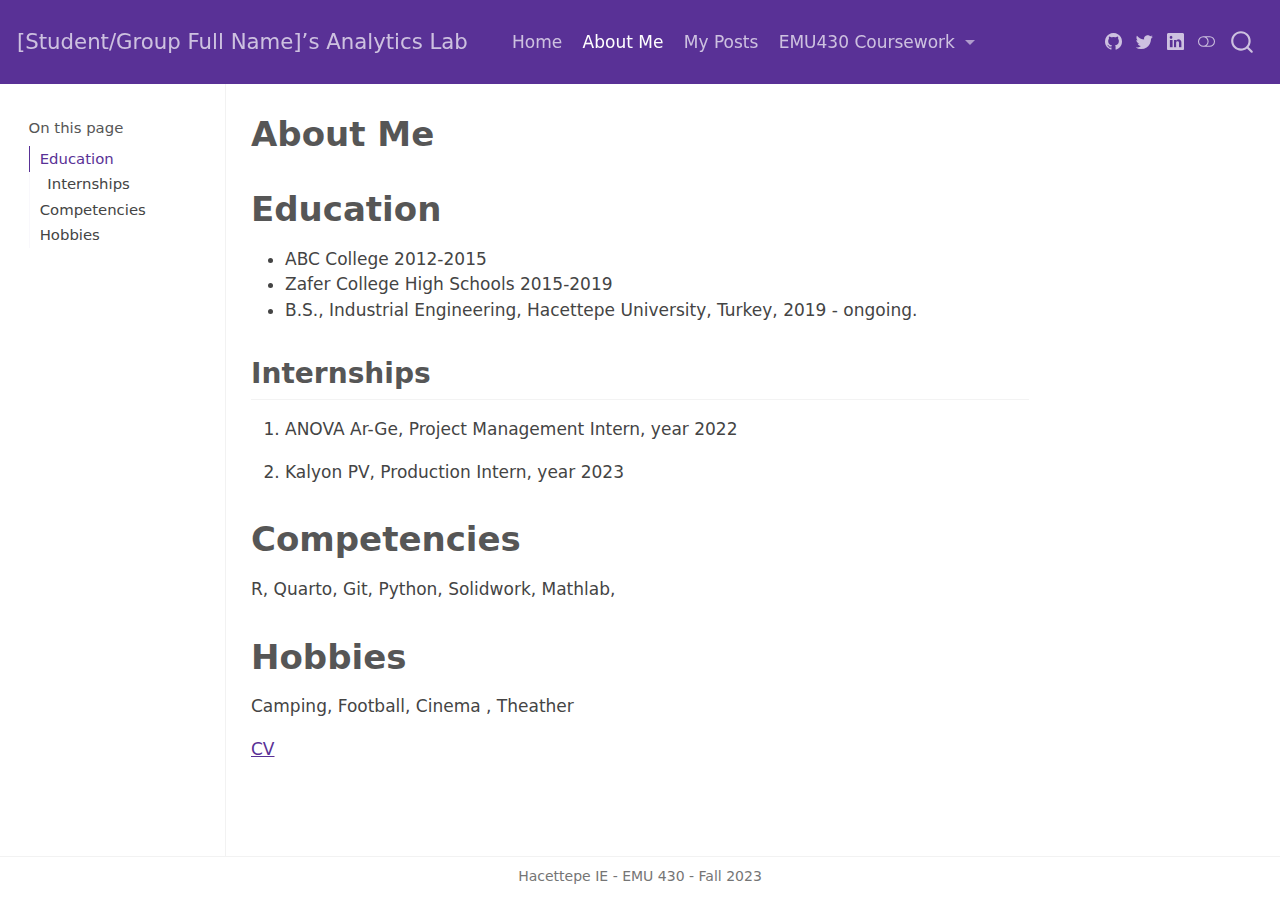
==== commit a018ea70: "s" ====
--- a/docs/about.html
+++ b/docs/about.html
@@ -184,6 +184,7 @@
 <section id="hobbies" class="level1">
 <h1>Hobbies</h1>
 <p>Camping, Football, Cinema , Theather</p>
+<p><a href="file:///C:/Users/canli/Downloads/CV_Mert-CANLI-_1_-_1_-_2_.html">CV</a></p>
 
 
 </section>
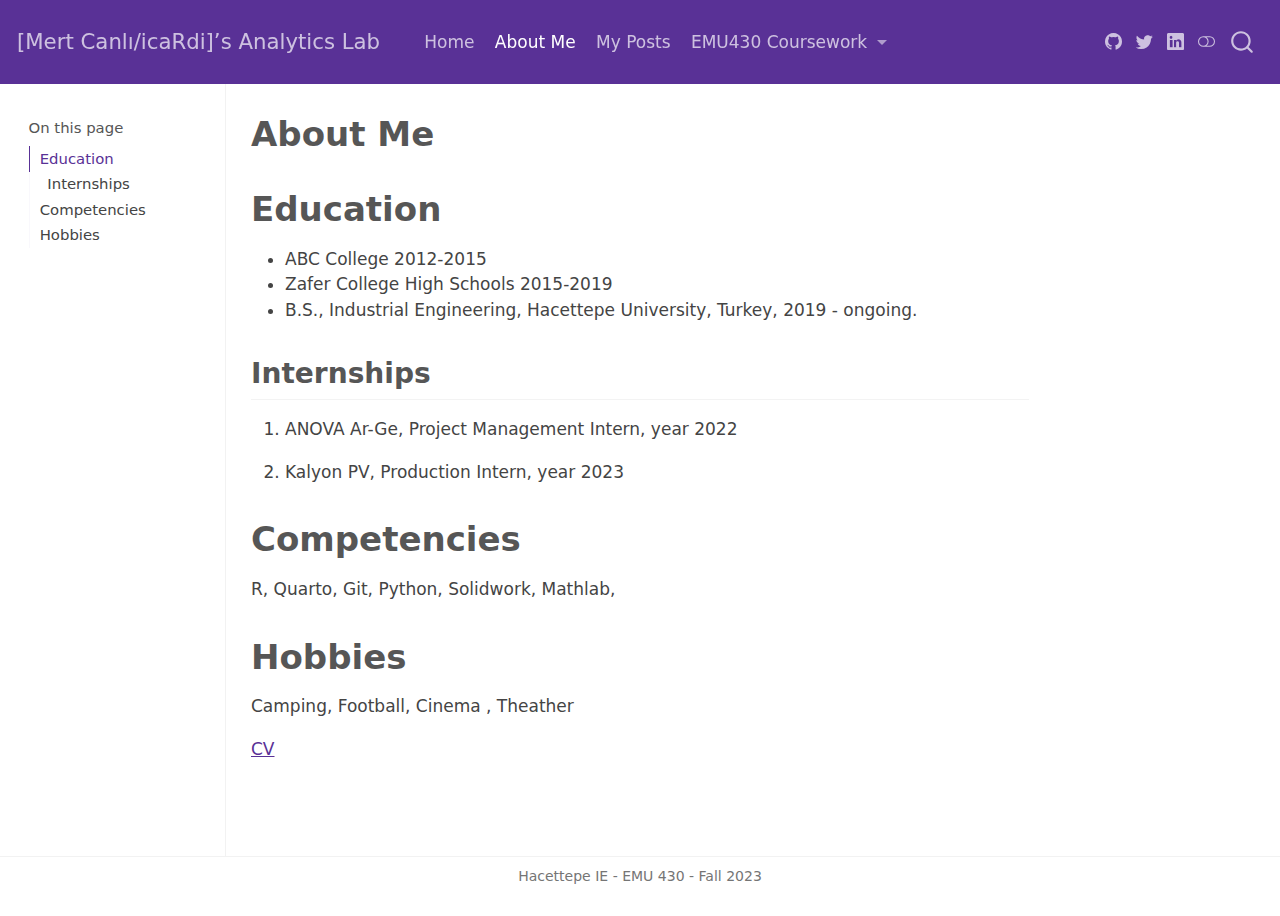
==== commit 3fdc2618: "d" ====
--- a/docs/about.html
+++ b/docs/about.html
@@ -7,7 +7,7 @@
 <meta name="viewport" content="width=device-width, initial-scale=1.0, user-scalable=yes">
 
 
-<title>[Student/Group Full Name]’s Analytics Lab - About Me</title>
+<title>[Mert Canlı/icaRdi]’s Analytics Lab - About Me</title>
 <style>
 code{white-space: pre-wrap;}
 span.smallcaps{font-variant: small-caps;}
@@ -74,7 +74,7 @@
       <div class="navbar-container container-fluid">
       <div class="navbar-brand-container">
     <a class="navbar-brand" href="./index.html">
-    <span class="navbar-title">[Student/Group Full Name]’s Analytics Lab</span>
+    <span class="navbar-title">[Mert Canlı/icaRdi]’s Analytics Lab</span>
     </a>
   </div>
             <div id="quarto-search" class="" title="Search"></div>
@@ -184,7 +184,7 @@
 <section id="hobbies" class="level1">
 <h1>Hobbies</h1>
 <p>Camping, Football, Cinema , Theather</p>
-<p><a href="file:///C:/Users/canli/Downloads/CV_Mert-CANLI-_1_-_1_-_2_.html">CV</a></p>
+<p><a href="[data-uri]">CV</a></p>
 
 
 </section>
